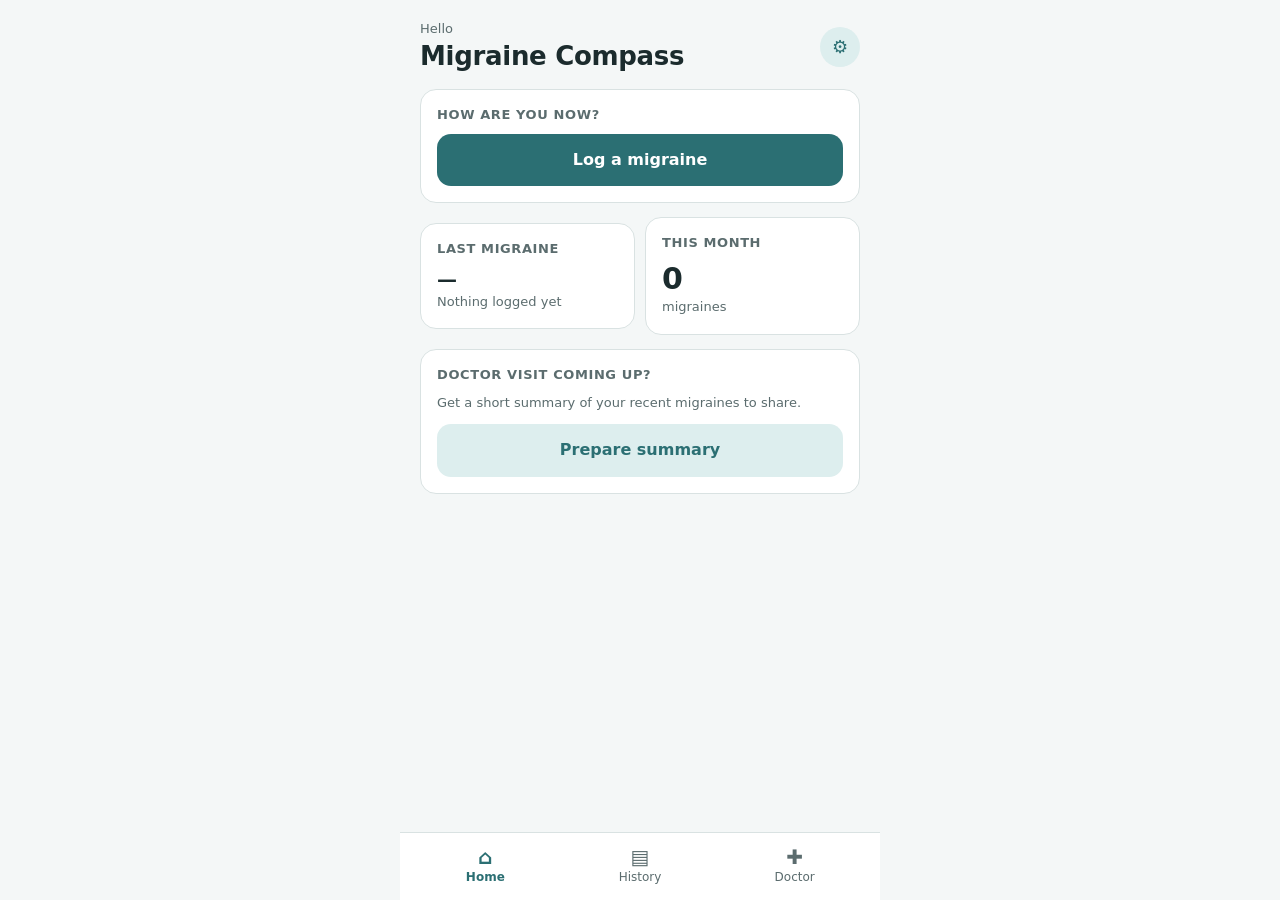
==== index.html @ d127a0c8 "Add Migraine Compass PWA prototype Screens, local storage, install support, and Cloudflare Pages fun" ====
<!doctype html>
<html lang="en">
<head>
<meta charset="utf-8">
<meta name="viewport" content="width=device-width, initial-scale=1, viewport-fit=cover">
<meta name="theme-color" content="#2B6F73">
<meta name="apple-mobile-web-app-capable" content="yes">
<meta name="mobile-web-app-capable" content="yes">
<meta name="apple-mobile-web-app-title" content="Migraine Compass">
<meta name="apple-mobile-web-app-status-bar-style" content="default">
<title>Migraine Compass</title>
<link rel="manifest" href="manifest.webmanifest">
<link rel="icon" href="icons/icon.svg" type="image/svg+xml">
<link rel="apple-touch-icon" href="icons/apple-touch-icon.png">
<link rel="stylesheet" href="styles.css">
</head>
<body>
<div id="app" aria-live="polite"></div>
<div id="toast" role="status"></div>
<script src="app.js"></script>
</body>
</html>
---- styles.css ----
:root{
  --bg:#F4F7F7; --card:#fff; --ink:#1B2B2D; --muted:#5B6C6E; --primary:#2B6F73;
  --soft:#DDEEEE; --line:#D9E2E2; --warn:#E48B5F;
}
*{box-sizing:border-box;-webkit-tap-highlight-color:transparent}
html,body{margin:0;background:var(--bg);color:var(--ink);
  font-family:Inter,system-ui,-apple-system,"Segoe UI",Roboto,sans-serif;font-size:16px;line-height:1.4}
#app{max-width:480px;margin:0 auto;min-height:100dvh;display:flex;flex-direction:column;
  padding-top:env(safe-area-inset-top)}
.screen{flex:1;display:flex;flex-direction:column;padding:20px 20px 16px;gap:14px}
.screen.has-nav{padding-bottom:12px}
h1{font-size:26px;margin:0;font-weight:700;letter-spacing:-.3px}
h2{font-size:13px;margin:0 0 10px;color:var(--muted);font-weight:600;letter-spacing:.6px;text-transform:uppercase}
p{margin:0}
.muted{color:var(--muted)}
.small{font-size:13px}
.card{background:var(--card);border:1px solid var(--line);border-radius:16px;padding:16px}
.row{display:flex;align-items:center;gap:10px}
.between{justify-content:space-between}
.grow{flex:1}
.top{display:flex;align-items:center;justify-content:space-between;gap:10px}
.icon-btn{border:0;background:var(--soft);color:var(--primary);width:40px;height:40px;border-radius:50%;
  font-size:18px;cursor:pointer;display:grid;place-items:center}
.progress{font-size:13px;color:var(--muted);font-weight:600}
.bar{height:6px;border-radius:3px;background:var(--soft);overflow:hidden}
.bar>i{display:block;height:100%;background:var(--primary);border-radius:3px}

.btn{border:0;border-radius:14px;padding:15px 18px;font:inherit;font-weight:600;cursor:pointer;width:100%;
  background:var(--primary);color:#fff}
.btn.secondary{background:var(--soft);color:var(--primary)}
.btn.ghost{background:transparent;color:var(--primary);border:1px solid var(--line)}
.btn:disabled{opacity:.5;cursor:default}
.btn:active{transform:scale(.99)}

.chips{display:flex;flex-wrap:wrap;gap:8px}
.chip{border:1px solid var(--line);background:#fff;color:var(--ink);border-radius:999px;padding:9px 14px;
  font:inherit;font-size:15px;cursor:pointer;min-height:40px}
.chip[aria-pressed="true"]{background:var(--primary);border-color:var(--primary);color:#fff}
.scale{display:grid;grid-template-columns:repeat(5,1fr);gap:8px}
.scale .chip{padding:10px 0;text-align:center;border-radius:12px}

.stat{flex:1}
.stat b{display:block;font-size:30px;line-height:1.1}
.bars{display:flex;align-items:flex-end;gap:10px;height:110px;padding-top:6px}
.bars .col{flex:1;display:flex;flex-direction:column;align-items:center;justify-content:flex-end;gap:6px;height:100%}
.bars .col i{display:block;width:100%;background:var(--primary);border-radius:6px 6px 2px 2px;min-height:3px}
.bars .col.zero i{background:var(--soft)}
.bars .col span{font-size:12px;color:var(--muted)}
.seg{display:flex;background:var(--soft);border-radius:12px;padding:3px;gap:3px}
.seg button{flex:1;border:0;background:transparent;border-radius:10px;padding:9px 4px;font:inherit;font-size:14px;
  color:var(--primary);font-weight:600;cursor:pointer}
.seg button[aria-pressed="true"]{background:#fff;box-shadow:0 1px 2px rgba(0,0,0,.08)}
.factor{display:flex;justify-content:space-between;padding:9px 0;border-bottom:1px solid var(--line)}
.factor:last-child{border-bottom:0}
.attack{padding:11px 0;border-bottom:1px solid var(--line)}
.attack:last-child{border-bottom:0}
.pill{display:inline-block;background:var(--soft);color:var(--primary);border-radius:999px;padding:2px 9px;font-size:12px;font-weight:600}
.auto{display:grid;gap:10px}
.auto div{display:flex;justify-content:space-between;gap:12px}
.auto b{font-weight:600}

input[type=datetime-local],textarea{width:100%;font:inherit;color:var(--ink);background:#fff;border:1px solid var(--line);
  border-radius:12px;padding:12px}
textarea{min-height:96px;resize:vertical}
input:focus,textarea:focus{outline:2px solid var(--primary);outline-offset:1px}
.switch{display:flex;justify-content:space-between;align-items:center;gap:12px}
.switch input{width:22px;height:22px;accent-color:var(--primary)}
.banner{background:#FFF1E8;border:1px solid #F3CDB7;color:#7A3F1F;border-radius:12px;padding:10px 12px;font-size:13px}

nav.tabs{position:sticky;bottom:0;display:flex;background:#fff;border-top:1px solid var(--line);
  padding:6px 8px calc(6px + env(safe-area-inset-bottom))}
nav.tabs button{flex:1;border:0;background:transparent;padding:8px 4px;font:inherit;font-size:12px;color:var(--muted);
  cursor:pointer;display:flex;flex-direction:column;align-items:center;gap:2px}
nav.tabs button span{font-size:20px;line-height:1}
nav.tabs button[aria-current="page"]{color:var(--primary);font-weight:700}
.footer{margin-top:auto;display:grid;gap:10px;padding-top:6px}
.center{display:grid;place-items:center;text-align:center;gap:12px;flex:1}
.check{width:84px;height:84px;border-radius:50%;background:var(--soft);color:var(--primary);display:grid;place-items:center;font-size:42px}
#toast{position:fixed;left:50%;bottom:90px;transform:translate(-50%,20px);background:var(--ink);color:#fff;
  padding:10px 16px;border-radius:12px;font-size:14px;opacity:0;pointer-events:none;transition:.25s;max-width:90vw}
#toast.show{opacity:1;transform:translate(-50%,0)}
@media (prefers-reduced-motion:reduce){*{transition:none!important}}
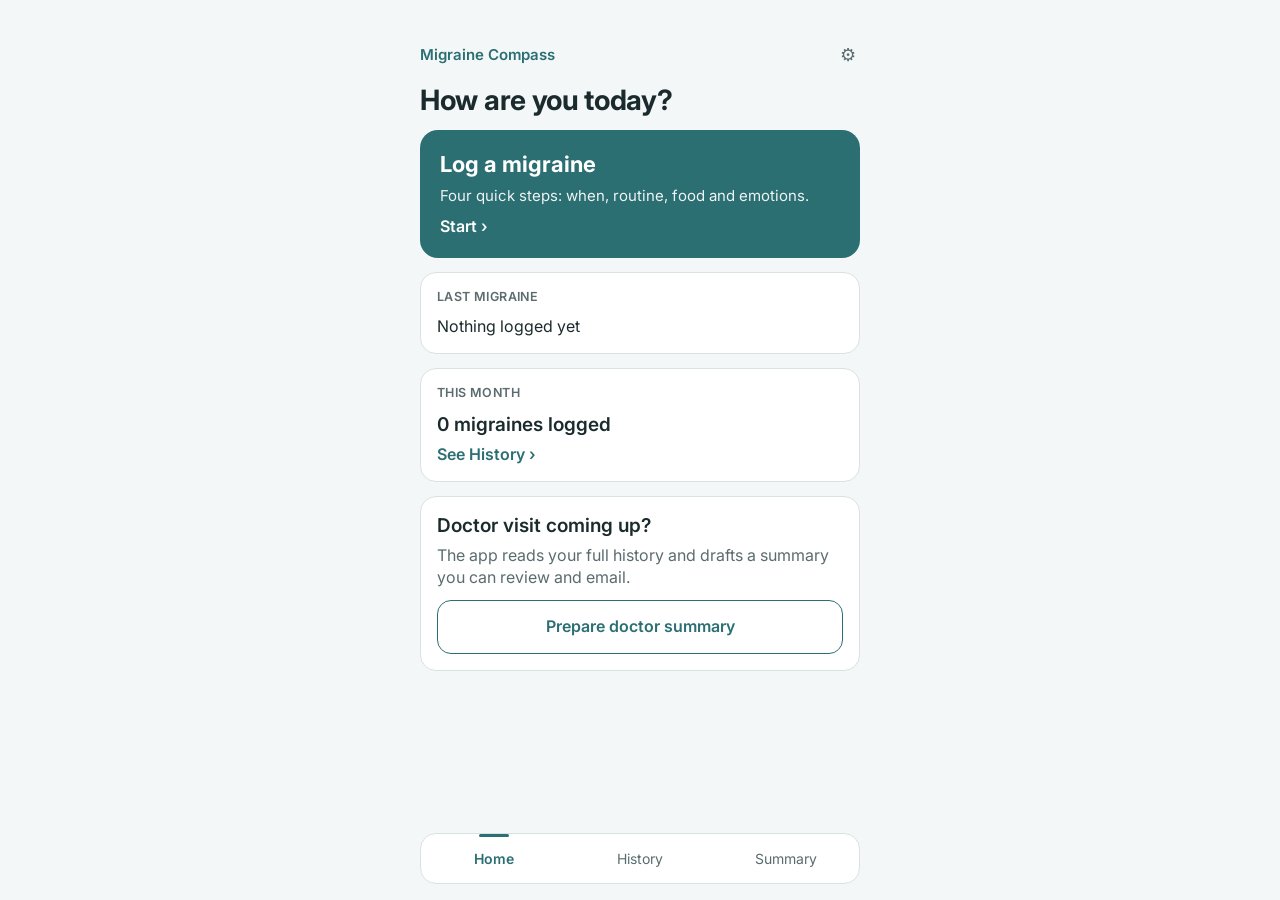
==== commit 9d53a677: "Match the Figma prototype screen by screen Same titles, subtitles, options and layout as the Figma f" ====
--- a/index.html
+++ b/index.html
@@ -12,6 +12,8 @@
 <link rel="manifest" href="manifest.webmanifest">
 <link rel="icon" href="icons/icon.svg" type="image/svg+xml">
 <link rel="apple-touch-icon" href="icons/apple-touch-icon.png">
+<link rel="preconnect" href="https://fonts.gstatic.com" crossorigin>
+<link rel="stylesheet" href="https://fonts.googleapis.com/css2?family=Inter:wght@400;500;600;700&display=swap">
 <link rel="stylesheet" href="styles.css">
 </head>
 <body>
--- a/styles.css
+++ b/styles.css
@@ -1,82 +1,110 @@
 :root{
   --bg:#F4F7F7; --card:#fff; --ink:#1B2B2D; --muted:#5B6C6E; --primary:#2B6F73;
-  --soft:#DDEEEE; --line:#D9E2E2; --warn:#E48B5F;
+  --soft:#DDEEEE; --line:#D9E2E2; --warn:#E48B5F; --track:#D9E2E2;
 }
 *{box-sizing:border-box;-webkit-tap-highlight-color:transparent}
 html,body{margin:0;background:var(--bg);color:var(--ink);
-  font-family:Inter,system-ui,-apple-system,"Segoe UI",Roboto,sans-serif;font-size:16px;line-height:1.4}
+  font-family:Inter,system-ui,-apple-system,"Segoe UI",Roboto,sans-serif;font-size:16px;line-height:1.35}
 #app{max-width:480px;margin:0 auto;min-height:100dvh;display:flex;flex-direction:column;
   padding-top:env(safe-area-inset-top)}
-.screen{flex:1;display:flex;flex-direction:column;padding:20px 20px 16px;gap:14px}
-.screen.has-nav{padding-bottom:12px}
-h1{font-size:26px;margin:0;font-weight:700;letter-spacing:-.3px}
-h2{font-size:13px;margin:0 0 10px;color:var(--muted);font-weight:600;letter-spacing:.6px;text-transform:uppercase}
+.screen{flex:1;display:flex;flex-direction:column;padding:28px 20px 20px;gap:14px}
+h1{font-size:28px;margin:0;font-weight:700;letter-spacing:-.3px;line-height:1.15}
 p{margin:0}
 .muted{color:var(--muted)}
+.sub{color:var(--muted);font-size:15.5px;margin-top:-4px}
 .small{font-size:13px}
+.label{font-size:12.5px;color:var(--muted);font-weight:600;letter-spacing:.4px;text-transform:uppercase;margin:0 0 10px}
 .card{background:var(--card);border:1px solid var(--line);border-radius:16px;padding:16px}
-.row{display:flex;align-items:center;gap:10px}
-.between{justify-content:space-between}
+.row{display:flex;gap:12px}
 .grow{flex:1}
-.top{display:flex;align-items:center;justify-content:space-between;gap:10px}
-.icon-btn{border:0;background:var(--soft);color:var(--primary);width:40px;height:40px;border-radius:50%;
-  font-size:18px;cursor:pointer;display:grid;place-items:center}
-.progress{font-size:13px;color:var(--muted);font-weight:600}
-.bar{height:6px;border-radius:3px;background:var(--soft);overflow:hidden}
-.bar>i{display:block;height:100%;background:var(--primary);border-radius:3px}
+
+/* home */
+.brand{display:flex;justify-content:space-between;align-items:center;color:var(--primary);font-weight:600;font-size:15px;margin-top:12px}
+.gear{border:0;background:transparent;color:var(--muted);font-size:18px;cursor:pointer;padding:4px}
+.hero{background:var(--primary);color:#fff;border:0;border-radius:18px;padding:20px;text-align:left;font:inherit;cursor:pointer;width:100%}
+.hero b{display:block;font-size:22px;margin-bottom:6px}
+.hero span{display:block;font-size:15px;opacity:.92}
+.hero i{display:block;font-style:normal;font-weight:600;margin-top:10px}
+.big{font-size:19px;font-weight:600;margin:0}
+.textlink{border:0;background:none;color:var(--primary);font:inherit;font-weight:600;padding:0;margin-top:6px;cursor:pointer}
+
+/* steps */
+.stephead{display:flex;justify-content:space-between;align-items:center;margin-top:12px}
+.back{border:0;background:none;color:var(--primary);font:inherit;font-size:16px;padding:0;cursor:pointer}
+.progress{font-size:14px;color:var(--muted)}
+.segs{display:grid;grid-template-columns:repeat(4,1fr);gap:6px;margin-top:-4px}
+.segs i{height:4px;border-radius:2px;background:var(--track)}
+.segs i.on{background:var(--primary)}
+.footer{margin-top:auto;display:grid;gap:8px;padding-top:10px}
+.skip{border:0;background:none;color:var(--muted);font:inherit;font-size:15px;padding:8px;cursor:pointer}
 
 .btn{border:0;border-radius:14px;padding:15px 18px;font:inherit;font-weight:600;cursor:pointer;width:100%;
   background:var(--primary);color:#fff}
-.btn.secondary{background:var(--soft);color:var(--primary)}
-.btn.ghost{background:transparent;color:var(--primary);border:1px solid var(--line)}
+.btn.outline{background:#fff;color:var(--primary);border:1px solid var(--primary)}
 .btn:disabled{opacity:.5;cursor:default}
-.btn:active{transform:scale(.99)}
 
 .chips{display:flex;flex-wrap:wrap;gap:8px}
-.chip{border:1px solid var(--line);background:#fff;color:var(--ink);border-radius:999px;padding:9px 14px;
+.chip{border:1px solid var(--line);background:#fff;color:var(--ink);border-radius:999px;padding:9px 16px;
   font:inherit;font-size:15px;cursor:pointer;min-height:40px}
 .chip[aria-pressed="true"]{background:var(--primary);border-color:var(--primary);color:#fff}
-.scale{display:grid;grid-template-columns:repeat(5,1fr);gap:8px}
-.scale .chip{padding:10px 0;text-align:center;border-radius:12px}
+.circles{display:flex;flex-wrap:wrap;gap:8px}
+.circles .chip{width:44px;height:44px;padding:0;border-radius:50%;display:grid;place-items:center}
 
-.stat{flex:1}
-.stat b{display:block;font-size:30px;line-height:1.1}
-.bars{display:flex;align-items:flex-end;gap:10px;height:110px;padding-top:6px}
+.autobox{background:var(--soft);border:1px solid #BFDCDC;border-radius:16px;padding:14px 16px}
+.autobox .label{color:var(--primary)}
+.autorow{display:flex;justify-content:space-between;align-items:center;gap:12px;padding:8px 0;border-bottom:1px solid #C7E0E0}
+.autorow:last-of-type{border-bottom:0}
+.autorow small{display:block;color:var(--muted);font-size:12.5px}
+.autorow b{font-weight:600;text-align:right}
+.note{color:var(--muted);font-size:12.5px;margin-top:6px}
+
+textarea{width:100%;font:inherit;color:var(--ink);background:#fff;border:1px solid var(--line);
+  border-radius:12px;padding:12px;min-height:72px;resize:vertical}
+textarea::placeholder{color:#93A3A5}
+textarea:focus,[contenteditable]:focus{outline:2px solid var(--primary);outline-offset:1px}
+
+/* saved */
+.center{flex:1;display:grid;place-content:center;justify-items:center;text-align:center;gap:10px}
+.check{width:96px;height:96px;border-radius:50%;background:var(--soft);color:var(--primary);display:grid;place-items:center;font-size:44px;font-weight:700}
+
+/* history */
+.seg{display:flex;background:var(--line);border-radius:12px;padding:3px;gap:3px}
+.seg button{flex:1;border:0;background:transparent;border-radius:10px;padding:9px 4px;font:inherit;font-size:15px;color:var(--muted);cursor:pointer}
+.seg button[aria-pressed="true"]{background:#fff;color:var(--ink);font-weight:600}
+.stat b{display:block;font-size:34px;color:var(--primary);line-height:1.1;margin-bottom:6px}
+.stat span{font-size:14px;color:var(--muted)}
+.bars{display:flex;align-items:flex-end;gap:14px;height:96px}
 .bars .col{flex:1;display:flex;flex-direction:column;align-items:center;justify-content:flex-end;gap:6px;height:100%}
-.bars .col i{display:block;width:100%;background:var(--primary);border-radius:6px 6px 2px 2px;min-height:3px}
+.bars .col i{display:block;width:100%;background:var(--primary);border-radius:6px;min-height:4px}
 .bars .col.zero i{background:var(--soft)}
-.bars .col span{font-size:12px;color:var(--muted)}
-.seg{display:flex;background:var(--soft);border-radius:12px;padding:3px;gap:3px}
-.seg button{flex:1;border:0;background:transparent;border-radius:10px;padding:9px 4px;font:inherit;font-size:14px;
-  color:var(--primary);font-weight:600;cursor:pointer}
-.seg button[aria-pressed="true"]{background:#fff;box-shadow:0 1px 2px rgba(0,0,0,.08)}
-.factor{display:flex;justify-content:space-between;padding:9px 0;border-bottom:1px solid var(--line)}
-.factor:last-child{border-bottom:0}
-.attack{padding:11px 0;border-bottom:1px solid var(--line)}
-.attack:last-child{border-bottom:0}
-.pill{display:inline-block;background:var(--soft);color:var(--primary);border-radius:999px;padding:2px 9px;font-size:12px;font-weight:600}
-.auto{display:grid;gap:10px}
-.auto div{display:flex;justify-content:space-between;gap:12px}
-.auto b{font-weight:600}
+.bars .col span{font-size:12.5px;color:var(--muted)}
+.factor{margin-bottom:10px}
+.factor div{display:flex;justify-content:space-between}
+.factor b{font-weight:600}
+.meter{height:7px;border-radius:4px;background:var(--track);margin-top:6px;overflow:hidden}
+.meter i{display:block;height:100%;background:var(--warn);border-radius:4px}
 
-input[type=datetime-local],textarea{width:100%;font:inherit;color:var(--ink);background:#fff;border:1px solid var(--line);
-  border-radius:12px;padding:12px}
-textarea{min-height:96px;resize:vertical}
-input:focus,textarea:focus{outline:2px solid var(--primary);outline-offset:1px}
+/* summary */
+.banner{background:var(--soft);border-radius:12px;padding:10px 14px;font-size:14px}
+.banner b{color:var(--primary);font-weight:600;display:block}
+.sum h3{margin:0 0 10px;font-size:17px}
+.sum .label{margin:8px 0 2px;font-size:12px}
+.sum .val{font-size:15.5px;white-space:pre-wrap}
+.sum [contenteditable="true"]{border-radius:6px;background:#F7FAFA}
+.sum .q:empty:before{content:attr(data-ph);color:#93A3A5}
+.loading{color:var(--muted);font-size:14px}
+
+/* nav */
+nav.tabs{position:sticky;bottom:0;margin:0 20px calc(16px + env(safe-area-inset-bottom));display:flex;background:#fff;
+  border:1px solid var(--line);border-radius:16px}
+nav.tabs button{flex:1;border:0;background:transparent;padding:16px 4px 14px;font:inherit;font-size:14px;color:var(--muted);
+  cursor:pointer;position:relative}
+nav.tabs button[aria-current="page"]{color:var(--primary);font-weight:600}
+nav.tabs button[aria-current="page"]:before{content:"";position:absolute;top:0;left:50%;transform:translateX(-50%);width:30px;height:3px;
+  border-radius:2px;background:var(--primary)}
 .switch{display:flex;justify-content:space-between;align-items:center;gap:12px}
 .switch input{width:22px;height:22px;accent-color:var(--primary)}
-.banner{background:#FFF1E8;border:1px solid #F3CDB7;color:#7A3F1F;border-radius:12px;padding:10px 12px;font-size:13px}
-
-nav.tabs{position:sticky;bottom:0;display:flex;background:#fff;border-top:1px solid var(--line);
-  padding:6px 8px calc(6px + env(safe-area-inset-bottom))}
-nav.tabs button{flex:1;border:0;background:transparent;padding:8px 4px;font:inherit;font-size:12px;color:var(--muted);
-  cursor:pointer;display:flex;flex-direction:column;align-items:center;gap:2px}
-nav.tabs button span{font-size:20px;line-height:1}
-nav.tabs button[aria-current="page"]{color:var(--primary);font-weight:700}
-.footer{margin-top:auto;display:grid;gap:10px;padding-top:6px}
-.center{display:grid;place-items:center;text-align:center;gap:12px;flex:1}
-.check{width:84px;height:84px;border-radius:50%;background:var(--soft);color:var(--primary);display:grid;place-items:center;font-size:42px}
-#toast{position:fixed;left:50%;bottom:90px;transform:translate(-50%,20px);background:var(--ink);color:#fff;
+#toast{position:fixed;left:50%;bottom:100px;transform:translate(-50%,20px);background:var(--ink);color:#fff;
   padding:10px 16px;border-radius:12px;font-size:14px;opacity:0;pointer-events:none;transition:.25s;max-width:90vw}
 #toast.show{opacity:1;transform:translate(-50%,0)}
 @media (prefers-reduced-motion:reduce){*{transition:none!important}}
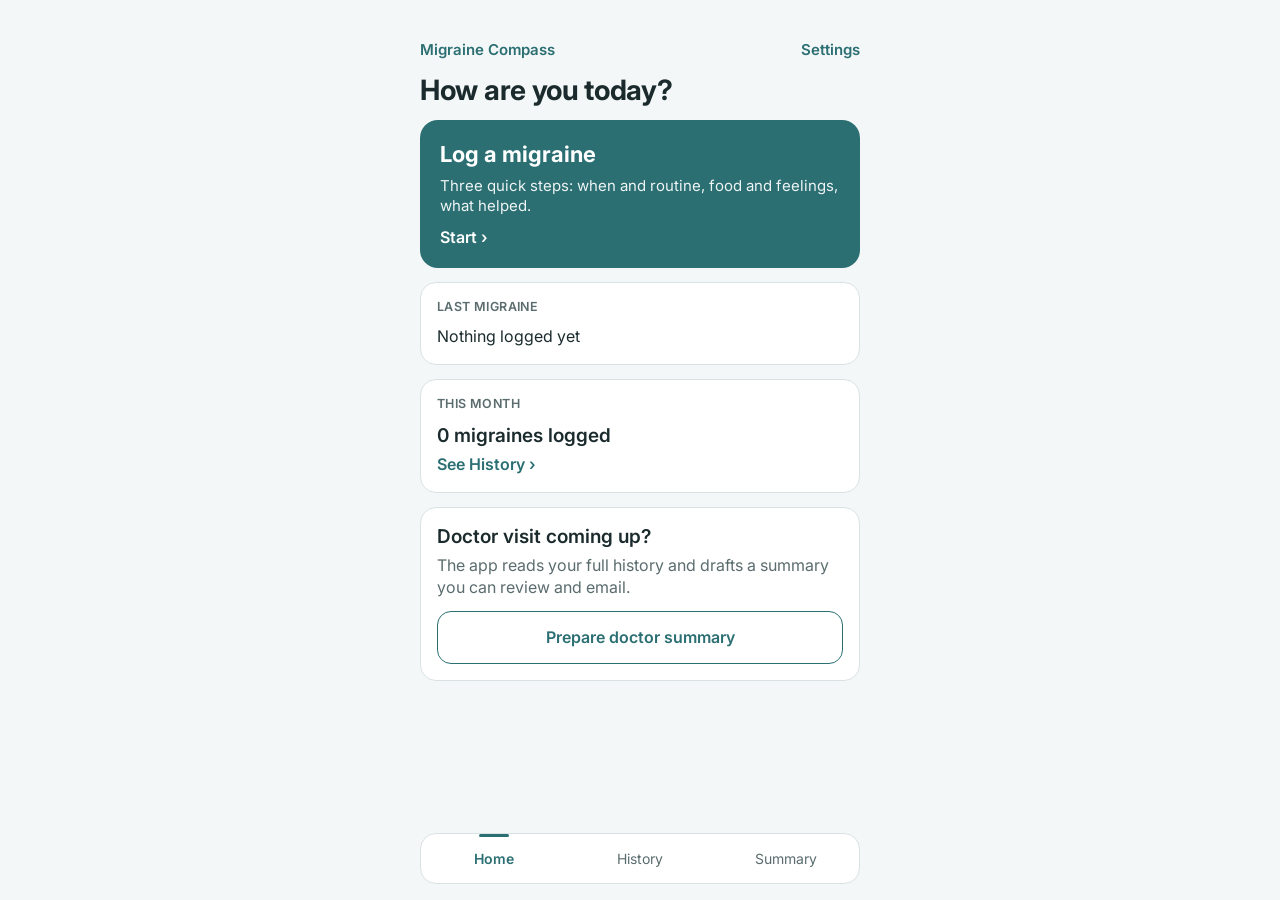
==== commit a83abbda: "Follow the phone's language (Portuguese or English) All texts, options, dates and messages switch to" ====
--- a/index.html
+++ b/index.html
@@ -19,6 +19,7 @@
 <body>
 <div id="app" aria-live="polite"></div>
 <div id="toast" role="status"></div>
+<script src="i18n.js"></script>
 <script src="app.js"></script>
 </body>
 </html>
--- a/styles.css
+++ b/styles.css
@@ -1,6 +1,14 @@
 :root{
-  --bg:#F4F7F7; --card:#fff; --ink:#1B2B2D; --muted:#5B6C6E; --primary:#2B6F73;
+  --bg:#F4F7F7; --card:#FFFFFF; --ink:#1B2B2D; --muted:#5B6C6E; --primary:#2B6F73; --on-primary:#FFFFFF;
   --soft:#DDEEEE; --line:#D9E2E2; --warn:#E48B5F; --track:#D9E2E2;
+  --auto-line:#BFDCDC; --auto-div:#C7E0E0; --ph:#93A3A5; --edit:#F7FAFA; --toast:#1B2B2D; --toast-ink:#FFFFFF;
+  color-scheme:light;
+}
+:root[data-theme="dark"]{
+  --bg:#111A1B; --card:#1A2526; --ink:#D9E4E4; --muted:#93A6A7; --primary:#4E908D; --on-primary:#0F1A1B;
+  --soft:#1F3536; --line:#2B3A3B; --warn:#C98A64; --track:#2B3A3B;
+  --auto-line:#2C4748; --auto-div:#2C4748; --ph:#6F8384; --edit:#202D2E; --toast:#D9E4E4; --toast-ink:#111A1B;
+  color-scheme:dark;
 }
 *{box-sizing:border-box;-webkit-tap-highlight-color:transparent}
 html,body{margin:0;background:var(--bg);color:var(--ink);
@@ -21,7 +29,7 @@
 /* home */
 .brand{display:flex;justify-content:space-between;align-items:center;color:var(--primary);font-weight:600;font-size:15px;margin-top:12px}
 .gear{border:0;background:transparent;color:var(--muted);font-size:18px;cursor:pointer;padding:4px}
-.hero{background:var(--primary);color:#fff;border:0;border-radius:18px;padding:20px;text-align:left;font:inherit;cursor:pointer;width:100%}
+.hero{background:var(--primary);color:var(--on-primary);border:0;border-radius:18px;padding:20px;text-align:left;font:inherit;cursor:pointer;width:100%}
 .hero b{display:block;font-size:22px;margin-bottom:6px}
 .hero span{display:block;font-size:15px;opacity:.92}
 .hero i{display:block;font-style:normal;font-weight:600;margin-top:10px}
@@ -32,35 +40,36 @@
 .stephead{display:flex;justify-content:space-between;align-items:center;margin-top:12px}
 .back{border:0;background:none;color:var(--primary);font:inherit;font-size:16px;padding:0;cursor:pointer}
 .progress{font-size:14px;color:var(--muted)}
-.segs{display:grid;grid-template-columns:repeat(4,1fr);gap:6px;margin-top:-4px}
+.segs{display:grid;grid-template-columns:repeat(3,1fr);gap:6px;margin-top:-4px}
 .segs i{height:4px;border-radius:2px;background:var(--track)}
 .segs i.on{background:var(--primary)}
 .footer{margin-top:auto;display:grid;gap:8px;padding-top:10px}
 .skip{border:0;background:none;color:var(--muted);font:inherit;font-size:15px;padding:8px;cursor:pointer}
 
 .btn{border:0;border-radius:14px;padding:15px 18px;font:inherit;font-weight:600;cursor:pointer;width:100%;
-  background:var(--primary);color:#fff}
-.btn.outline{background:#fff;color:var(--primary);border:1px solid var(--primary)}
+  background:var(--primary);color:var(--on-primary)}
+.btn.soft{background:var(--soft);color:var(--primary)}
+.btn.outline{background:var(--card);color:var(--primary);border:1px solid var(--primary)}
 .btn:disabled{opacity:.5;cursor:default}
 
 .chips{display:flex;flex-wrap:wrap;gap:8px}
-.chip{border:1px solid var(--line);background:#fff;color:var(--ink);border-radius:999px;padding:9px 16px;
+.chip{border:1px solid var(--line);background:var(--card);color:var(--ink);border-radius:999px;padding:9px 16px;
   font:inherit;font-size:15px;cursor:pointer;min-height:40px}
-.chip[aria-pressed="true"]{background:var(--primary);border-color:var(--primary);color:#fff}
+.chip[aria-pressed="true"]{background:var(--primary);border-color:var(--primary);color:var(--on-primary)}
 .circles{display:flex;flex-wrap:wrap;gap:8px}
 .circles .chip{width:44px;height:44px;padding:0;border-radius:50%;display:grid;place-items:center}
 
-.autobox{background:var(--soft);border:1px solid #BFDCDC;border-radius:16px;padding:14px 16px}
+.autobox{background:var(--soft);border:1px solid var(--auto-line);border-radius:16px;padding:14px 16px}
 .autobox .label{color:var(--primary)}
-.autorow{display:flex;justify-content:space-between;align-items:center;gap:12px;padding:8px 0;border-bottom:1px solid #C7E0E0}
+.autorow{display:flex;justify-content:space-between;align-items:center;gap:12px;padding:8px 0;border-bottom:1px solid var(--auto-div)}
 .autorow:last-of-type{border-bottom:0}
 .autorow small{display:block;color:var(--muted);font-size:12.5px}
 .autorow b{font-weight:600;text-align:right}
 .note{color:var(--muted);font-size:12.5px;margin-top:6px}
 
-textarea{width:100%;font:inherit;color:var(--ink);background:#fff;border:1px solid var(--line);
+textarea{width:100%;font:inherit;color:var(--ink);background:var(--card);border:1px solid var(--line);
   border-radius:12px;padding:12px;min-height:72px;resize:vertical}
-textarea::placeholder{color:#93A3A5}
+textarea::placeholder{color:var(--ph)}
 textarea:focus,[contenteditable]:focus{outline:2px solid var(--primary);outline-offset:1px}
 
 /* saved */
@@ -70,7 +79,7 @@
 /* history */
 .seg{display:flex;background:var(--line);border-radius:12px;padding:3px;gap:3px}
 .seg button{flex:1;border:0;background:transparent;border-radius:10px;padding:9px 4px;font:inherit;font-size:15px;color:var(--muted);cursor:pointer}
-.seg button[aria-pressed="true"]{background:#fff;color:var(--ink);font-weight:600}
+.seg button[aria-pressed="true"]{background:var(--card);color:var(--ink);font-weight:600}
 .stat b{display:block;font-size:34px;color:var(--primary);line-height:1.1;margin-bottom:6px}
 .stat span{font-size:14px;color:var(--muted)}
 .bars{display:flex;align-items:flex-end;gap:14px;height:96px}
@@ -90,12 +99,12 @@
 .sum h3{margin:0 0 10px;font-size:17px}
 .sum .label{margin:8px 0 2px;font-size:12px}
 .sum .val{font-size:15.5px;white-space:pre-wrap}
-.sum [contenteditable="true"]{border-radius:6px;background:#F7FAFA}
-.sum .q:empty:before{content:attr(data-ph);color:#93A3A5}
+.sum [contenteditable="true"]{border-radius:6px;background:var(--edit)}
+.sum .q:empty:before{content:attr(data-ph);color:var(--ph)}
 .loading{color:var(--muted);font-size:14px}
 
 /* nav */
-nav.tabs{position:sticky;bottom:0;margin:0 20px calc(16px + env(safe-area-inset-bottom));display:flex;background:#fff;
+nav.tabs{position:sticky;bottom:0;margin:0 20px calc(16px + env(safe-area-inset-bottom));display:flex;background:var(--card);
   border:1px solid var(--line);border-radius:16px}
 nav.tabs button{flex:1;border:0;background:transparent;padding:16px 4px 14px;font:inherit;font-size:14px;color:var(--muted);
   cursor:pointer;position:relative}
@@ -104,7 +113,32 @@
   border-radius:2px;background:var(--primary)}
 .switch{display:flex;justify-content:space-between;align-items:center;gap:12px}
 .switch input{width:22px;height:22px;accent-color:var(--primary)}
-#toast{position:fixed;left:50%;bottom:100px;transform:translate(-50%,20px);background:var(--ink);color:#fff;
+#toast{position:fixed;left:50%;bottom:100px;transform:translate(-50%,20px);background:var(--toast);color:var(--toast-ink);
   padding:10px 16px;border-radius:12px;font-size:14px;opacity:0;pointer-events:none;transition:.25s;max-width:90vw}
 #toast.show{opacity:1;transform:translate(-50%,0)}
 @media (prefers-reduced-motion:reduce){*{transition:none!important}}
+
+/* compact automatic card (step 1) */
+.autobox.compact{padding:10px 12px;border-radius:14px}
+.autobox.compact .label{margin:0 0 6px;font-size:11.5px}
+.autogrid{display:grid;grid-template-columns:repeat(3,1fr);gap:8px}
+.autogrid div{display:flex;flex-direction:column;gap:2px;min-width:0}
+.autogrid small{font-size:11.5px;color:var(--muted)}
+.autogrid b{font-size:14px;font-weight:600}
+.autobox.compact .note{margin-top:6px;font-size:11.5px}
+
+/* duration and settings extras */
+.durrow{display:flex;flex-wrap:wrap;gap:10px;align-items:center}
+.stepper{display:flex;align-items:center;border:1px solid var(--line);border-radius:999px;background:var(--card);overflow:hidden}
+.stepper button{border:0;background:none;color:var(--primary);font:inherit;font-size:20px;width:40px;height:40px;cursor:pointer}
+.stepper input{width:48px;border:0;background:none;color:var(--ink);font:inherit;font-weight:600;text-align:center;-moz-appearance:textfield}
+.stepper input::-webkit-inner-spin-button{-webkit-appearance:none}
+.addrow{display:flex;gap:8px;flex-wrap:wrap}
+.addrow input,.addrow select{font:inherit;font-size:15px;color:var(--ink);background:var(--card);border:1px solid var(--line);border-radius:12px;padding:10px 12px}
+.addrow input{flex:1;min-width:150px}
+.small-btn{width:auto;padding:10px 18px}
+
+.chipwrap{position:relative;display:inline-flex}
+.del{position:absolute;top:-7px;right:-7px;border:1px solid var(--line);background:var(--card);color:var(--muted);border-radius:50%;
+  width:22px;height:22px;padding:0;font:inherit;font-size:13px;line-height:1;cursor:pointer;display:grid;place-items:center}
+.del:before{content:"";position:absolute;inset:-8px}
